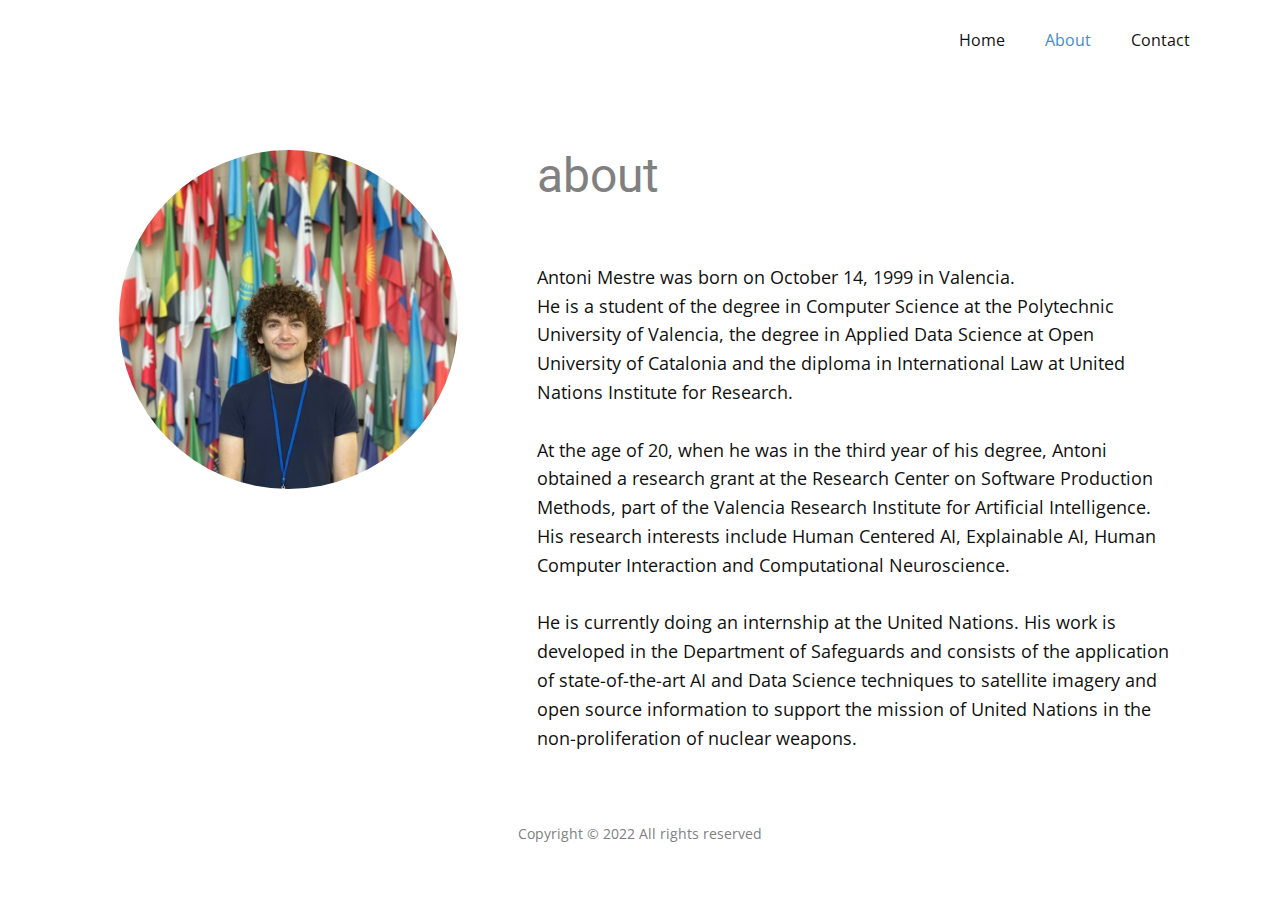
==== About.html @ c0818a58 "Add files via upload" ====
<!DOCTYPE html>
<html style="font-size: 16px;">
  <head>
    <meta name="viewport" content="width=device-width, initial-scale=1.0">
    <meta charset="utf-8">
    <meta name="keywords" content="about​​">
    <meta name="description" content="">
    <meta name="page_type" content="np-template-header-footer-from-plugin">
    <title>About</title>
    <link rel="stylesheet" href="nicepage.css" media="screen">
<link rel="stylesheet" href="About.css" media="screen">
    <script class="u-script" type="text/javascript" src="jquery-1.9.1.min.js" defer=""></script>
    <script class="u-script" type="text/javascript" src="nicepage.js" defer=""></script>
    <link rel="icon" href="images/favicon.png">
    <link id="u-theme-google-font" rel="stylesheet" href="https://fonts.googleapis.com/css?family=Roboto:100,100i,300,300i,400,400i,500,500i,700,700i,900,900i|Open+Sans:300,300i,400,400i,500,500i,600,600i,700,700i,800,800i">
    
    
    <script type="application/ld+json">{
		"@context": "http://schema.org",
		"@type": "Organization",
		"name": "WebSite1840854"
}</script>
    <meta name="theme-color" content="#478ac9">
    <meta property="og:title" content="About">
    <meta property="og:description" content="">
    <meta property="og:type" content="website">
  </head>
  <body class="u-body u-xl-mode"><header class="u-clearfix u-header u-header" id="sec-0499"><div class="u-clearfix u-sheet u-sheet-1">
        <nav class="u-menu u-menu-dropdown u-offcanvas u-menu-1">
          <div class="menu-collapse" style="font-size: 1rem; letter-spacing: 0px;">
            <a class="u-button-style u-custom-left-right-menu-spacing u-custom-padding-bottom u-custom-top-bottom-menu-spacing u-nav-link u-text-active-palette-1-base u-text-hover-palette-2-base" href="#">
              <svg class="u-svg-link" viewBox="0 0 24 24"><use xlink:href="#menu-hamburger"></use></svg>
              <svg class="u-svg-content" version="1.1" id="menu-hamburger" viewBox="0 0 16 16" x="0px" y="0px" xmlns:xlink="http://www.w3.org/1999/xlink" xmlns="http://www.w3.org/2000/svg"><g><rect y="1" width="16" height="2"></rect><rect y="7" width="16" height="2"></rect><rect y="13" width="16" height="2"></rect>
</g></svg>
            </a>
          </div>
          <div class="u-nav-container">
            <ul class="u-nav u-unstyled u-nav-1"><li class="u-nav-item"><a class="u-button-style u-nav-link u-text-active-palette-1-base u-text-hover-palette-2-base" href="Home.html" style="padding: 10px 20px;">Home</a>
</li><li class="u-nav-item"><a class="u-button-style u-nav-link u-text-active-palette-1-base u-text-hover-palette-2-base" href="About.html" style="padding: 10px 20px;">About</a>
</li><li class="u-nav-item"><a class="u-button-style u-nav-link u-text-active-palette-1-base u-text-hover-palette-2-base" href="Contact.html" style="padding: 10px 20px;">Contact</a>
</li></ul>
          </div>
          <div class="u-nav-container-collapse">
            <div class="u-black u-container-style u-inner-container-layout u-opacity u-opacity-95 u-sidenav">
              <div class="u-inner-container-layout u-sidenav-overflow">
                <div class="u-menu-close"></div>
                <ul class="u-align-center u-nav u-popupmenu-items u-unstyled u-nav-2"><li class="u-nav-item"><a class="u-button-style u-nav-link" href="Home.html">Home</a>
</li><li class="u-nav-item"><a class="u-button-style u-nav-link" href="About.html">About</a>
</li><li class="u-nav-item"><a class="u-button-style u-nav-link" href="Contact.html">Contact</a>
</li></ul>
              </div>
            </div>
            <div class="u-black u-menu-overlay u-opacity u-opacity-70"></div>
          </div>
        </nav>
      </div></header>
    <section class="u-clearfix u-section-1" id="sec-05c3">
      <div class="u-clearfix u-sheet u-sheet-1">
        <div class="u-clearfix u-expanded-width u-gutter-0 u-layout-wrap u-layout-wrap-1">
          <div class="u-layout">
            <div class="u-layout-row">
              <div class="u-align-center u-container-style u-layout-cell u-left-cell u-size-23 u-layout-cell-1">
                <div class="u-container-layout u-container-layout-1">
                  <div alt="" class="u-align-center u-image u-image-circle u-image-1" src="" data-image-width="810" data-image-height="1080"></div>
                </div>
              </div>
              <div class="u-align-left u-container-style u-layout-cell u-right-cell u-size-37 u-layout-cell-2">
                <div class="u-container-layout u-container-layout-2">
                  <h2 class="u-text u-text-default u-text-grey-50 u-text-1">about <br>
                  </h2>
                  <p class="u-text u-text-2">
                    <span style="font-size: 1.125rem;"> Antoni Mestre was born on October 14, 1999 in Valencia.<br>He is a student of the degree in Computer Science at the Polytechnic University of Valencia, the degree in Applied Data Science at Open University of Catalonia and the diploma in International Law at United Nations Institute for Research.<br>
                      <br>At the age of 20, when he was in the third year of his degree, Antoni obtained a research grant at the Research Center on Software Production Methods, part of the Valencia Research Institute for Artificial Intelligence. His research interests include Human Centered AI, Explainable AI, Human Computer Interaction and Computational Neuroscience.<br>
                      <br>He is currently doing an internship at the United Nations. His work is developed in the Department of Safeguards and consists of the application of state-of-the-art AI and Data Science techniques to satellite imagery and open source information to support the mission of United Nations in the non-proliferation of nuclear weapons. 
                    </span>
                  </p>
                </div>
              </div>
            </div>
          </div>
        </div>
      </div>
    </section>
    
    
    <footer class="u-align-center u-clearfix u-footer u-white u-footer" id="sec-65c9"><div class="u-clearfix u-sheet u-sheet-1">
        <p class="u-small-text u-text u-text-variant u-text-1">
          <span class="u-text-grey-50"> Copyright ©&nbsp;2022 All rights reserved</span>
        </p>
      </div></footer>
  </body>
</html>
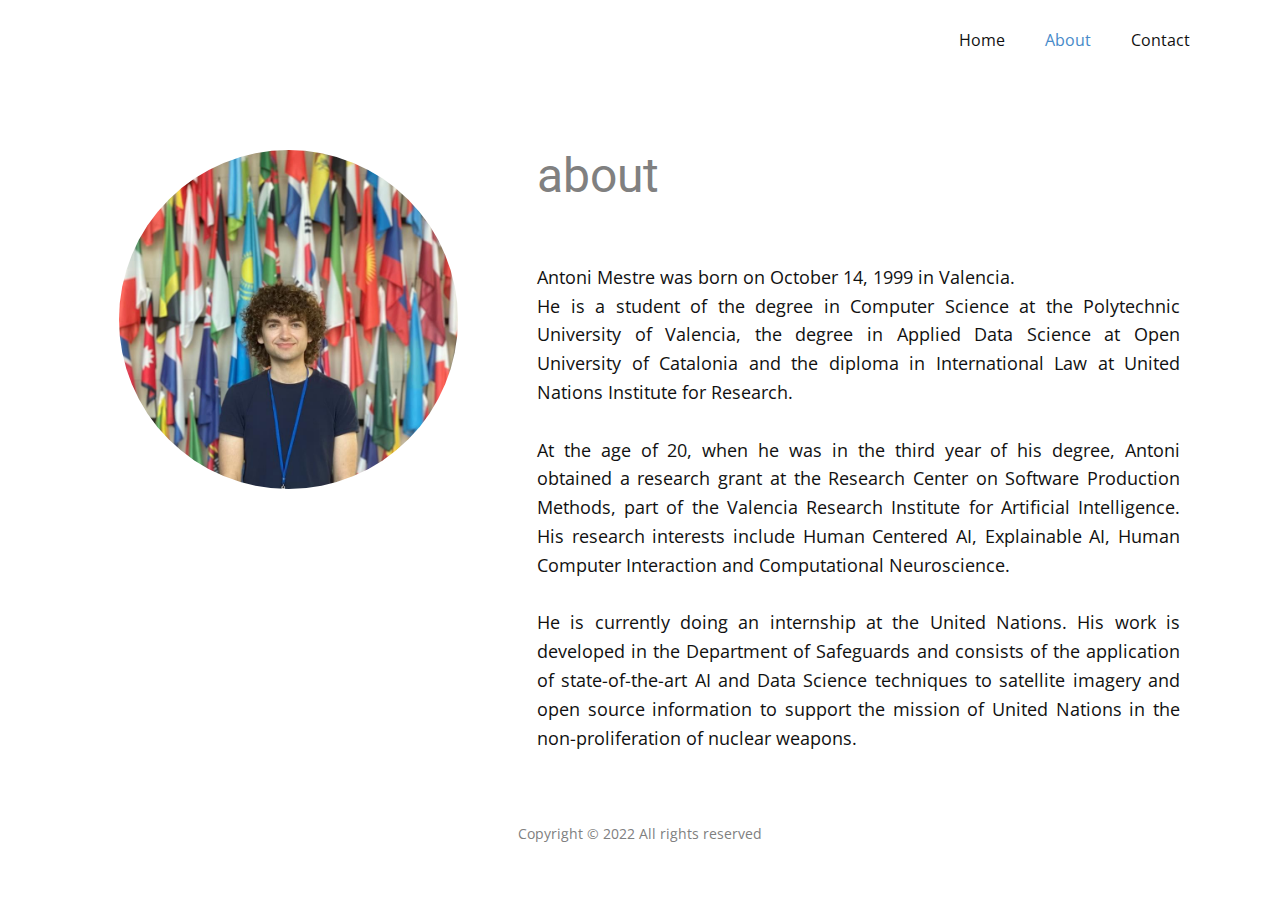
==== commit 887a7a2d: "Update About.html" ====
--- a/About.html
+++ b/About.html
@@ -68,7 +68,7 @@
                 <div class="u-container-layout u-container-layout-2">
                   <h2 class="u-text u-text-default u-text-grey-50 u-text-1">about <br>
                   </h2>
-                  <p class="u-text u-text-2">
+                  <p class="u-align-justify u-text u-text-2">
                     <span style="font-size: 1.125rem;"> Antoni Mestre was born on October 14, 1999 in Valencia.<br>He is a student of the degree in Computer Science at the Polytechnic University of Valencia, the degree in Applied Data Science at Open University of Catalonia and the diploma in International Law at United Nations Institute for Research.<br>
                       <br>At the age of 20, when he was in the third year of his degree, Antoni obtained a research grant at the Research Center on Software Production Methods, part of the Valencia Research Institute for Artificial Intelligence. His research interests include Human Centered AI, Explainable AI, Human Computer Interaction and Computational Neuroscience.<br>
                       <br>He is currently doing an internship at the United Nations. His work is developed in the Department of Safeguards and consists of the application of state-of-the-art AI and Data Science techniques to satellite imagery and open source information to support the mission of United Nations in the non-proliferation of nuclear weapons. 
@@ -89,4 +89,4 @@
         </p>
       </div></footer>
   </body>
-</html>+</html>
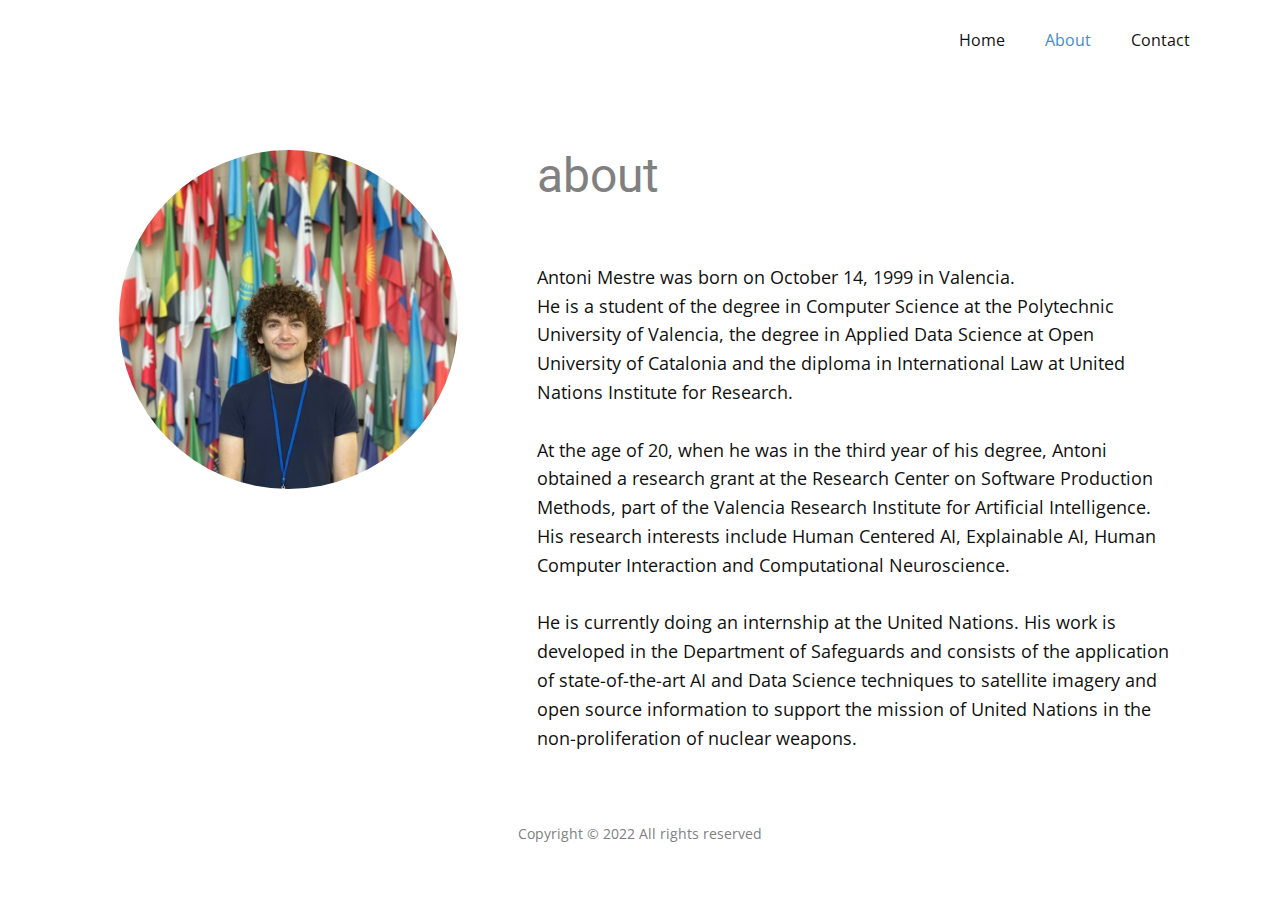
==== commit 603b6dff: "Update About.html" ====
--- a/About.html
+++ b/About.html
@@ -68,7 +68,7 @@
                 <div class="u-container-layout u-container-layout-2">
                   <h2 class="u-text u-text-default u-text-grey-50 u-text-1">about <br>
                   </h2>
-                  <p class="u-align-justify u-text u-text-2">
+                  <p class="u-text u-text-2">
                     <span style="font-size: 1.125rem;"> Antoni Mestre was born on October 14, 1999 in Valencia.<br>He is a student of the degree in Computer Science at the Polytechnic University of Valencia, the degree in Applied Data Science at Open University of Catalonia and the diploma in International Law at United Nations Institute for Research.<br>
                       <br>At the age of 20, when he was in the third year of his degree, Antoni obtained a research grant at the Research Center on Software Production Methods, part of the Valencia Research Institute for Artificial Intelligence. His research interests include Human Centered AI, Explainable AI, Human Computer Interaction and Computational Neuroscience.<br>
                       <br>He is currently doing an internship at the United Nations. His work is developed in the Department of Safeguards and consists of the application of state-of-the-art AI and Data Science techniques to satellite imagery and open source information to support the mission of United Nations in the non-proliferation of nuclear weapons. 
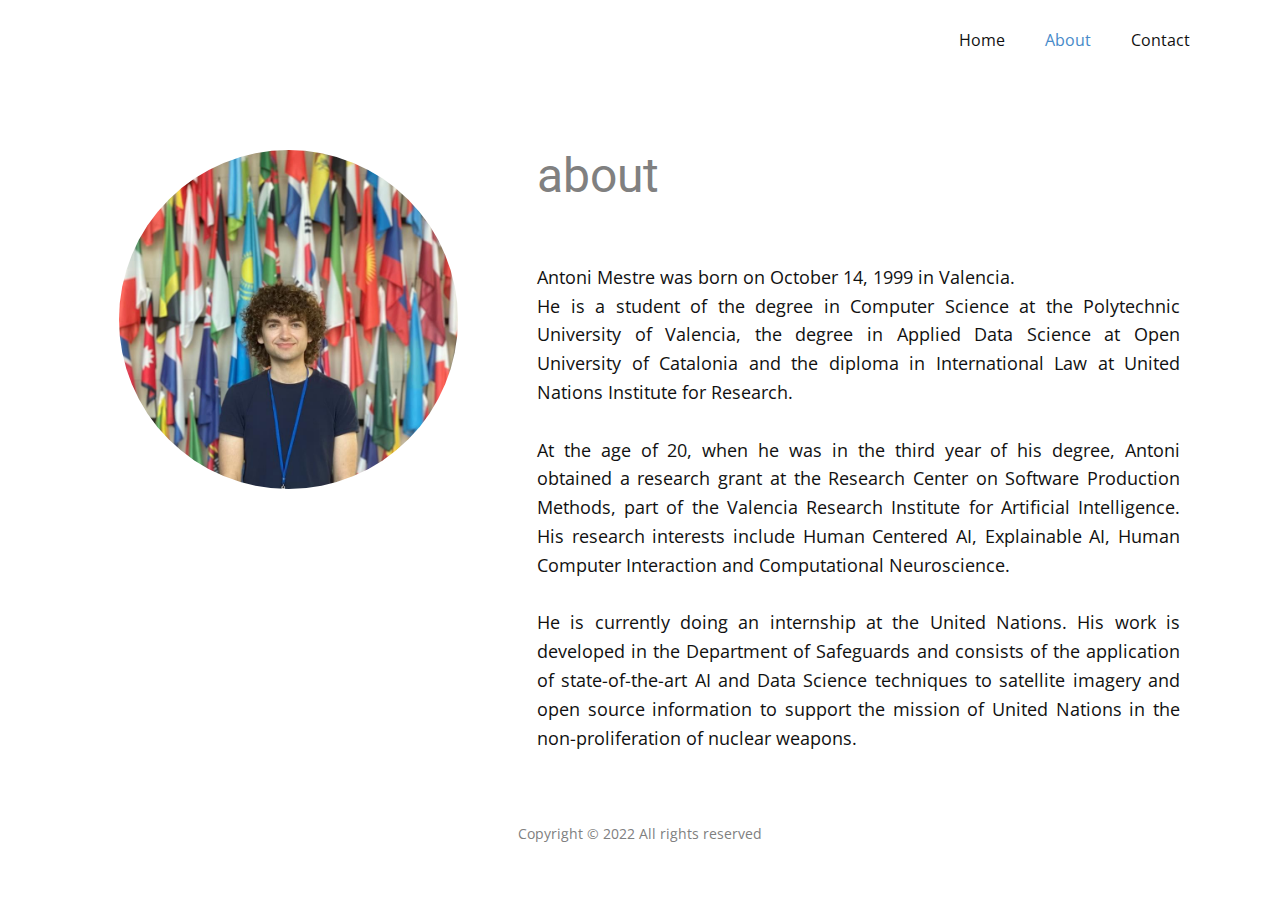
==== commit c08c4247: "Update About.html" ====
--- a/About.html
+++ b/About.html
@@ -68,7 +68,7 @@
                 <div class="u-container-layout u-container-layout-2">
                   <h2 class="u-text u-text-default u-text-grey-50 u-text-1">about <br>
                   </h2>
-                  <p class="u-text u-text-2">
+                  <p class="u-align-justify u-text u-text-2">
                     <span style="font-size: 1.125rem;"> Antoni Mestre was born on October 14, 1999 in Valencia.<br>He is a student of the degree in Computer Science at the Polytechnic University of Valencia, the degree in Applied Data Science at Open University of Catalonia and the diploma in International Law at United Nations Institute for Research.<br>
                       <br>At the age of 20, when he was in the third year of his degree, Antoni obtained a research grant at the Research Center on Software Production Methods, part of the Valencia Research Institute for Artificial Intelligence. His research interests include Human Centered AI, Explainable AI, Human Computer Interaction and Computational Neuroscience.<br>
                       <br>He is currently doing an internship at the United Nations. His work is developed in the Department of Safeguards and consists of the application of state-of-the-art AI and Data Science techniques to satellite imagery and open source information to support the mission of United Nations in the non-proliferation of nuclear weapons. 
--- a/About.css
+++ b/About.css
@@ -102,11 +102,20 @@
   }
 
   .u-section-1 .u-layout-cell-2 {
-    min-height: 371px;
+    min-height: 1075px;
+  }
+
+  .u-section-1 .u-container-layout-2 {
+    padding-top: 0;
   }
 
   .u-section-1 .u-text-1 {
     width: auto;
-    font-size: 1.5rem;
+    font-size: 1.875rem;
   }
-}+
+  .u-section-1 .u-text-2 {
+    width: auto;
+    margin-top: 28px;
+  }
+}
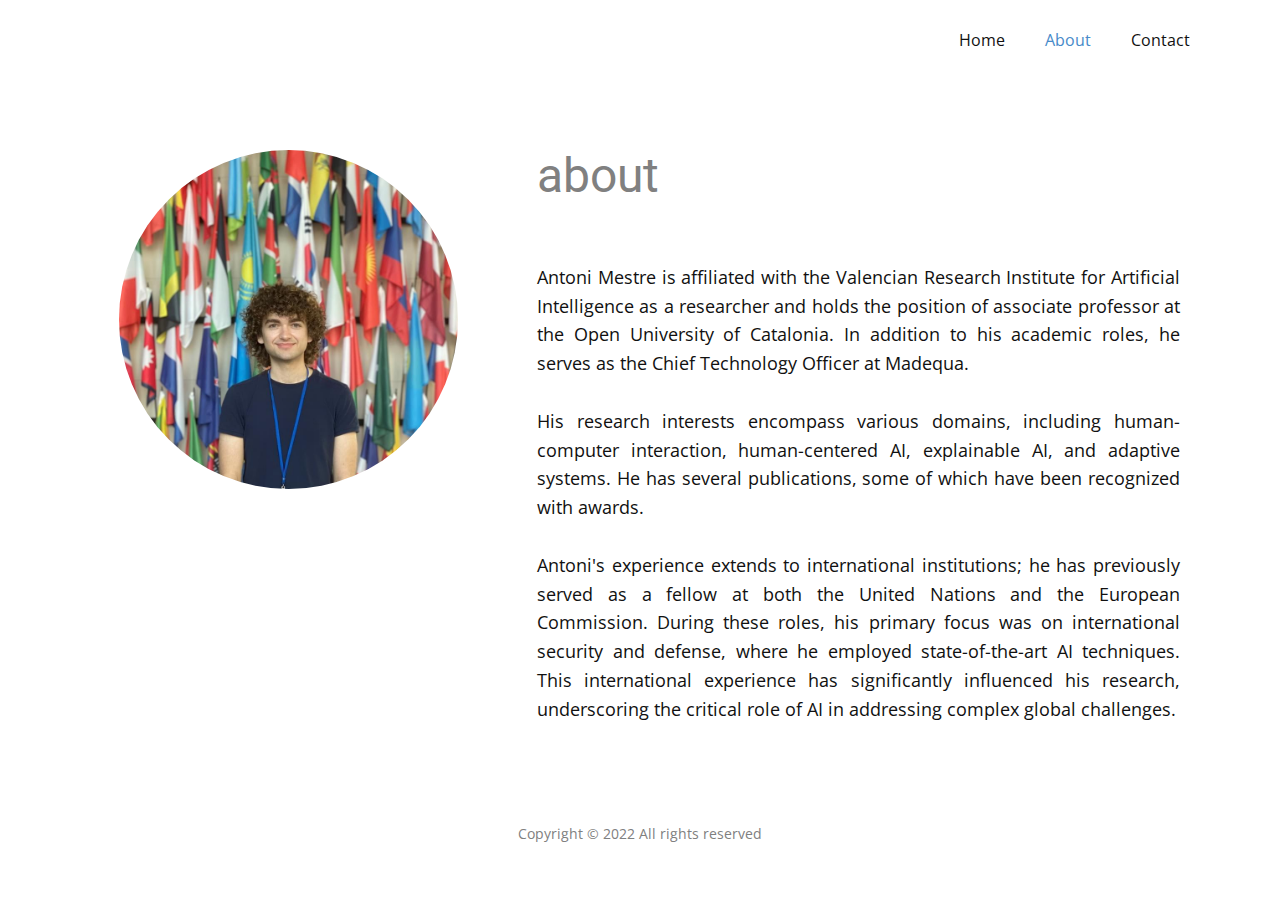
==== commit 3976e725: "Update About.html" ====
--- a/About.html
+++ b/About.html
@@ -69,9 +69,9 @@
                   <h2 class="u-text u-text-default u-text-grey-50 u-text-1">about <br>
                   </h2>
                   <p class="u-align-justify u-text u-text-2">
-                    <span style="font-size: 1.125rem;"> Antoni Mestre was born on October 14, 1999 in Valencia.<br>He is a student of the degree in Computer Science at the Polytechnic University of Valencia, the degree in Applied Data Science at Open University of Catalonia and the diploma in International Law at United Nations Institute for Research.<br>
-                      <br>At the age of 20, when he was in the third year of his degree, Antoni obtained a research grant at the Research Center on Software Production Methods, part of the Valencia Research Institute for Artificial Intelligence. His research interests include Human Centered AI, Explainable AI, Human Computer Interaction and Computational Neuroscience.<br>
-                      <br>He is currently doing an internship at the United Nations. His work is developed in the Department of Safeguards and consists of the application of state-of-the-art AI and Data Science techniques to satellite imagery and open source information to support the mission of United Nations in the non-proliferation of nuclear weapons. 
+                    <span style="font-size: 1.125rem;"> Antoni Mestre is affiliated with the Valencian Research Institute for Artificial Intelligence as a researcher and holds the position of associate professor at the Open University of Catalonia. In addition to his academic roles, he serves as the Chief Technology Officer at Madequa.<br>
+                      <br>His research interests encompass various domains, including human-computer interaction, human-centered AI, explainable AI, and adaptive systems. He has several publications, some of which have been recognized with awards.<br>
+                      <br>Antoni's experience extends to international institutions; he has previously served as a fellow at both the United Nations and the European Commission. During these roles, his primary focus was on international security and defense, where he employed state-of-the-art AI techniques. This international experience has significantly influenced his research, underscoring the critical role of AI in addressing complex global challenges. 
                     </span>
                   </p>
                 </div>
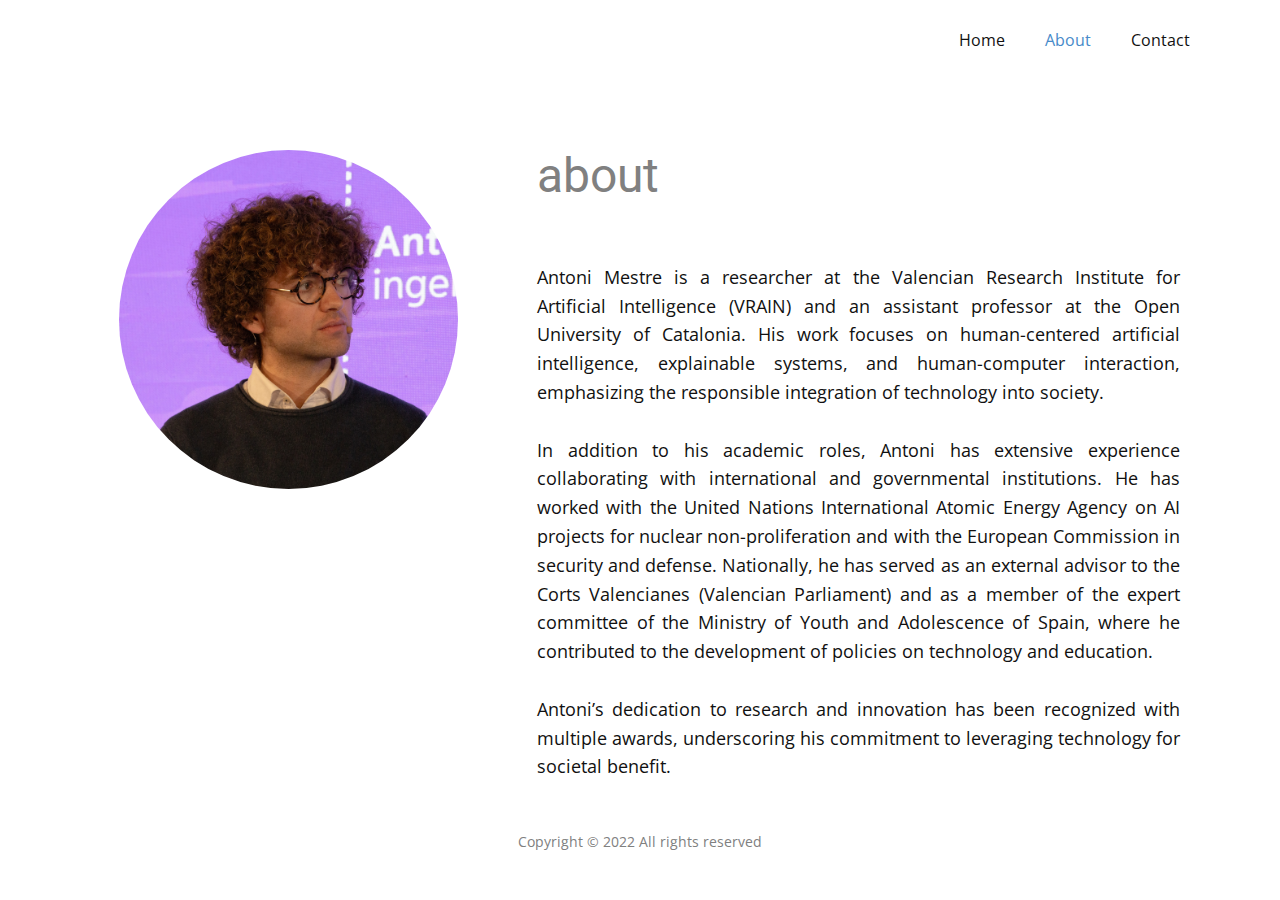
==== commit f4020a90: "Update About.html" ====
--- a/About.html
+++ b/About.html
@@ -69,10 +69,10 @@
                   <h2 class="u-text u-text-default u-text-grey-50 u-text-1">about <br>
                   </h2>
                   <p class="u-align-justify u-text u-text-2">
-                    <span style="font-size: 1.125rem;"> Antoni Mestre is affiliated with the Valencian Research Institute for Artificial Intelligence as a researcher and holds the position of associate professor at the Open University of Catalonia. In addition to his academic roles, he serves as the Chief Technology Officer at Madequa.<br>
-                      <br>His research interests encompass various domains, including human-computer interaction, human-centered AI, explainable AI, and adaptive systems. He has several publications, some of which have been recognized with awards.<br>
-                      <br>Antoni's experience extends to international institutions; he has previously served as a fellow at both the United Nations and the European Commission. During these roles, his primary focus was on international security and defense, where he employed state-of-the-art AI techniques. This international experience has significantly influenced his research, underscoring the critical role of AI in addressing complex global challenges. 
-                    </span>
+                    <span style="font-size: 1.125rem;"> Antoni Mestre is a researcher at the Valencian Research Institute for Artificial Intelligence (VRAIN) and an assistant professor at the Open University of Catalonia. His work focuses on human-centered artificial intelligence, explainable systems, and human-computer interaction, emphasizing the responsible integration of technology into society.<br>
+  			<br>In addition to his academic roles, Antoni has extensive experience collaborating with international and governmental institutions. He has worked with the United Nations International Atomic Energy Agency on AI projects for nuclear non-proliferation and with the European Commission in security and defense. Nationally, he has served as an external advisor to the Corts Valencianes (Valencian Parliament) and as a member of the expert committee of the Ministry of Youth and Adolescence of Spain, where he contributed to the development of policies on technology and education.<br>
+  			<br>Antoni’s dedication to research and innovation has been recognized with multiple awards, underscoring his commitment to leveraging technology for societal benefit.
+			</span>
                   </p>
                 </div>
               </div>
--- a/About.css
+++ b/About.css
@@ -17,7 +17,7 @@
 .u-section-1 .u-image-1 {
   width: 339px;
   height: 339px;
-  background-image: url("images/AntoniMestre.jpeg");
+  background-image: url("images/AMestre.jpeg");
   background-position: 50% 50%;
   margin: 0 auto;
 }
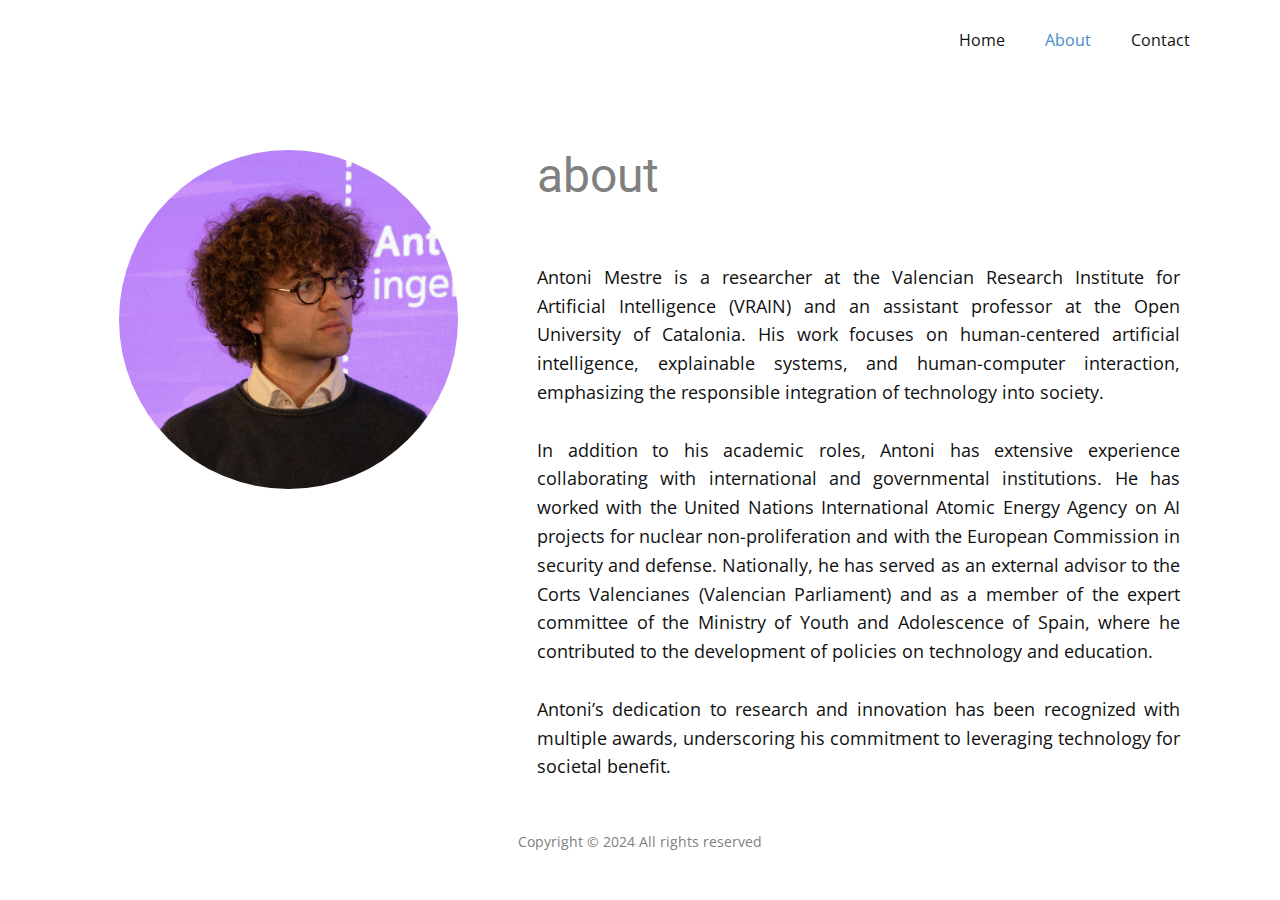
==== commit 947bb670: "Update About.html" ====
--- a/About.html
+++ b/About.html
@@ -85,7 +85,7 @@
     
     <footer class="u-align-center u-clearfix u-footer u-white u-footer" id="sec-65c9"><div class="u-clearfix u-sheet u-sheet-1">
         <p class="u-small-text u-text u-text-variant u-text-1">
-          <span class="u-text-grey-50"> Copyright ©&nbsp;2022 All rights reserved</span>
+          <span class="u-text-grey-50"> Copyright ©&nbsp;2024 All rights reserved</span>
         </p>
       </div></footer>
   </body>
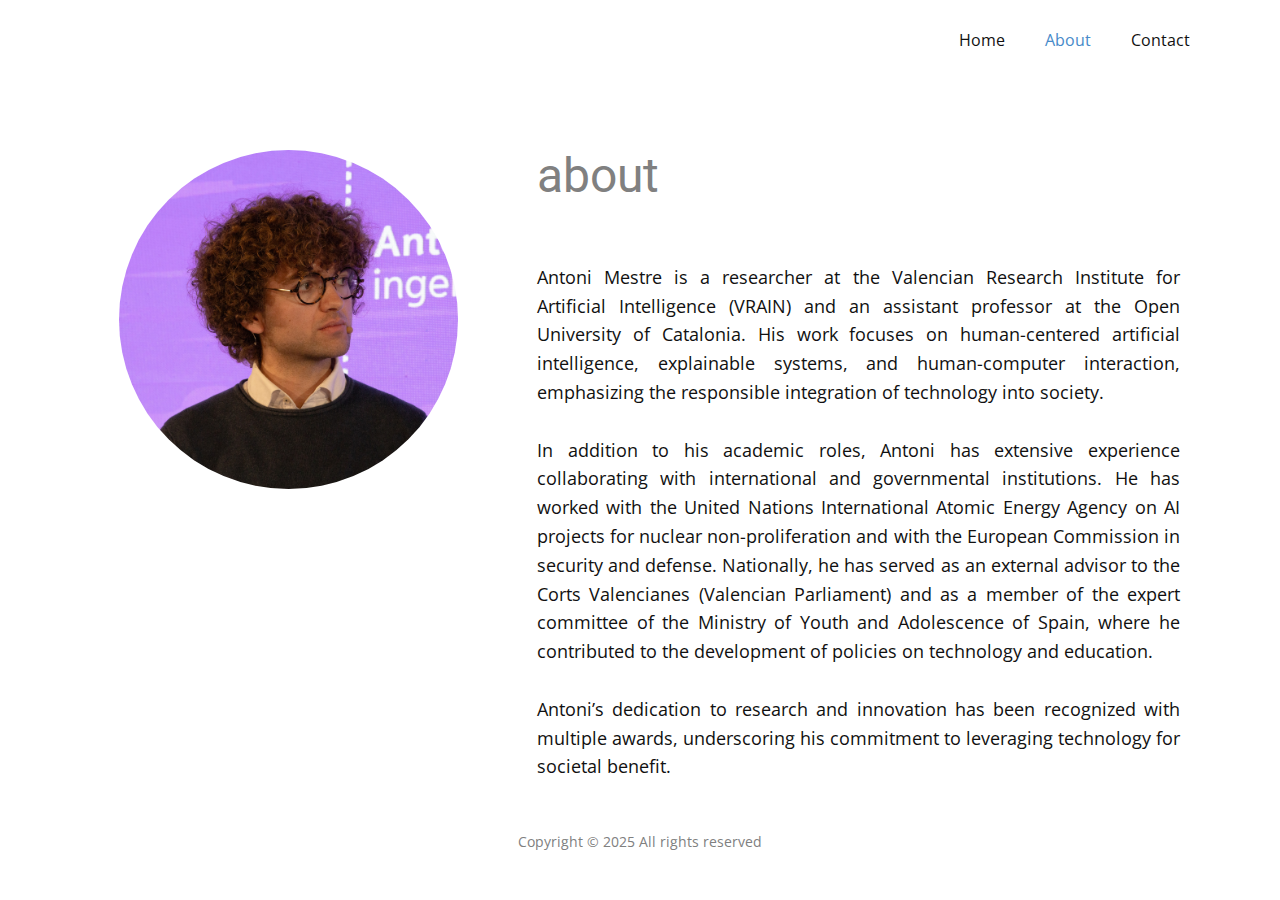
==== commit 7e0477e6: "Update About.html" ====
--- a/About.html
+++ b/About.html
@@ -85,7 +85,7 @@
     
     <footer class="u-align-center u-clearfix u-footer u-white u-footer" id="sec-65c9"><div class="u-clearfix u-sheet u-sheet-1">
         <p class="u-small-text u-text u-text-variant u-text-1">
-          <span class="u-text-grey-50"> Copyright ©&nbsp;2024 All rights reserved</span>
+          <span class="u-text-grey-50"> Copyright ©&nbsp;2025 All rights reserved</span>
         </p>
       </div></footer>
   </body>
